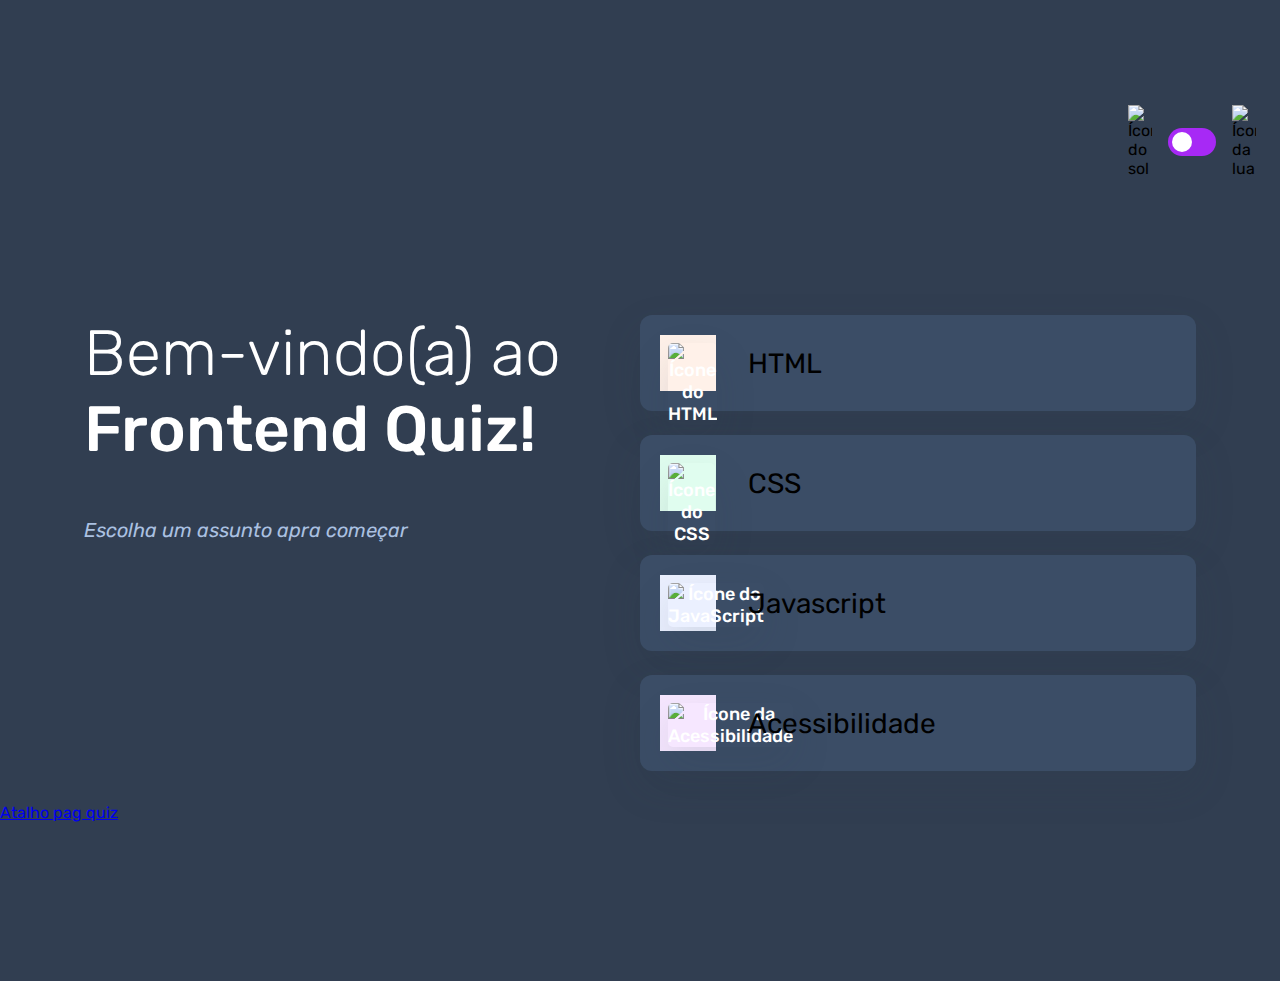
==== index.html @ 16633e4a "feat: Novas pages. Novas paginas de quiz e resultado. Descoberto um erro no style.css principal (Let" ====
<!DOCTYPE html>
<html lang="pt-BR">
<head>
    <meta charset="UTF-8">
    <meta name="viewport" content="width=device-width, initial-scale=1.0">
    <link rel="preconnect" href="https://fonts.googleapis.com">
    <link rel="preconnect" href="https://fonts.gstatic.com" crossorigin>
    <link href="https://fonts.googleapis.com/css2?family=Rubik:ital,wght@0,300..900;1,300..900&display=swap" rel="stylesheet">
    <link rel="stylesheet" href="./style.css">
    <title>Project Quiz</title>
</head>
<body class="escuro">
    <header>
        <div class="tema">
            <img src="./assets/images/icon-sun-dark.svg" alt="Ícone do sol">
            <button>
                <div></div>
            </button>
            <img src="./assets/images/icon-moon-dark.svg" alt="Ícone da lua">
        </div>
    </header>

    <main>
        <section class="boas_vindas">
            <h1>Bem-vindo(a) ao <br>
                <strong>Frontend Quiz!</strong>
            </h1>

            <p>Escolha um assunto apra começar</p>
        </section>

        <section class="assuntos">
            <button class="botao_html">
                <div>
                    <img src="./assets/images/icon-html.svg" alt="Ícone do HTML">
                </div>
                HTML
            </button>

            <button class="botao_css">
                <div>
                    <img src="./assets/images/icon-css.svg" alt="Ícone do CSS">
                </div>
                CSS
            </button>

            <button class="botao_js">
                <div>
                    <img src="./assets/images/icon-js.svg" alt="Ícone do JavaScript">
                </div>
                Javascript
            </button>

            <button class="botao_acessibilidade">
                <div>
                    <img src="./assets/images/icon-accessibility.svg" alt="Ícone da Acessibilidade">
                </div>
                Acessibilidade
            </button>
        </section>
    </main>

    <a href="./pages/quiz/quiz.html">Atalho pag quiz</a>

</body>
</html>
---- style.css ----
* {
    margin: 0;
    padding: 0;
    box-sizing: border-box;
    font-family: "Rubik", sans-serif;
    -webkit-font-smoothing: antialiased;
}

:root {
    --bg-color: #f4f6fa;
    --purple: #a729f5;
    --button-bg: #fff;
    --bg-html: #fff1e9;
    --bg-css: #e0fdef;
    --bg-js: #ebf0ff;
    --bg-acessibilidade: #f6e7ff;
    --white: #fff;
    --shadow: 0px 16px 40px 0px rgba(143, 160, 193, 0.14);
    --primary-text-color: #313e51;
    --secondary-text-color: #626c7f;
    --bg-mobile: url(./assets/images/pattern-background-mobile-light.svg);
    --bg-desktop: url(./assets/images/pattern-background-desktop-light.svg);
}

body.escuro {
    --bg-color: #313e51;
    --bg-mobile: url(./assets/images/pattern-background-mobile-dark.svg);
    --bg-desktop: url(./assets/images/pattern-background-desktop-dark.svg);
    --primary-text-color: #fff;
    --secondary-text-color: #abc1e1;
    --button-bg: #3b4d66;
    --shadow: 0px 16px 40px 0px rgba(49, 62, 81, 0.14);
    }

body {
    height: 100svh;
    background: var(--bg-mobile) var(--bg-color);
    background-repeat: no-repeat;
    background-size: cover;
}

header {
    padding: 16px 24px;
    display: flex;
    justify-content: flex-end;
}

.tema {
    padding: 8px 0;
    display: flex;
    align-items: center;
    gap: 8px;
}

.tema img {
    width: 16px;
}

.tema button {
    height: 20px;
    width: 32px;
    background: var(--purple);
    border: 0;
    border-radius: 999px;
    padding: 4px;
}

.tema button div {
    background: var(--white);
    width: 12px;
    height: 12px;
    border-radius: 999px;
}

main {
    padding: 32px 24px;
}

.boas_vindas {
    margin-bottom: 40px;
}

.boas_vindas h1 {
    font-size: 40px;
    font-weight: 300;
    color: var(--primary-text-color);
    margin-bottom: 16px;
}

.boas_vindas h1 strong {
    font-weight: 500;
}

.boas_vindas p {
    color: var(--secondary-text-color);
    font-size: 14px;
    line-height: 150%;
    font-style: italic;
}

.assuntos {
    display: flex;
    flex-direction: column;
    gap: 12px;
}

.assuntos button {
    border: none;
    background: var(--button-bg);
    display: flex;
    align-items: center;
    gap: 16px;
    padding: 12px;
    border-radius: 12px;
    box-shadow: var(--shadow);
}

.assuntos button div {
    width: 40px;
    height: 40px;
    padding: 5px;
}

.assuntos button img {
    width: 100%;
    border-radius: 5px;
    box-shadow: var(--shadow);
    font-size: 18px;
    font-weight: 500;
    color: var(--primary-text-color);
}

.botao_html div {
    background: var(--bg-html);
}

.botao_css div {
    background: var(--bg-css);
}

.botao_js div {
    background: var(--bg-js);
}

.botao_acessibilidade div {
    background: var(--bg-acessibilidade);
}

@media(min-width: 1100px) {
    body {
        background: var(--bg-desktop) var(--bg-color);
        background-size: cover;
        background-repeat: no-repeat;
    }

    header {
        margin-block: 81px;
    }

    .tema {
        gap: 16px;
    }

    .tema img {
        width: 24px;
    }

    .tema button {
        width: 48px;
        height: 28px;
    }

    .tema button div {
        width: 20px;
        height: 20px;
    }

    main {
        display: flex;
        max-width: 1160px;
        margin-inline: auto;
    }

    section {
        width: 100%;
    }

    .boas_vindas h1 {
        font-size: 64px;
        margin-bottom: 48px;
    }

    .boas_vindas p {
        font-size: 20px;
    }

    .assuntos {
        gap: 24px;
    }

    .assuntos button {
        font-size: 28px;
        padding: 20px;
        gap: 32px;
    }

    .assuntos button div {
        width: 56px;
        height: 56px;
        padding: 8px;
    }
}
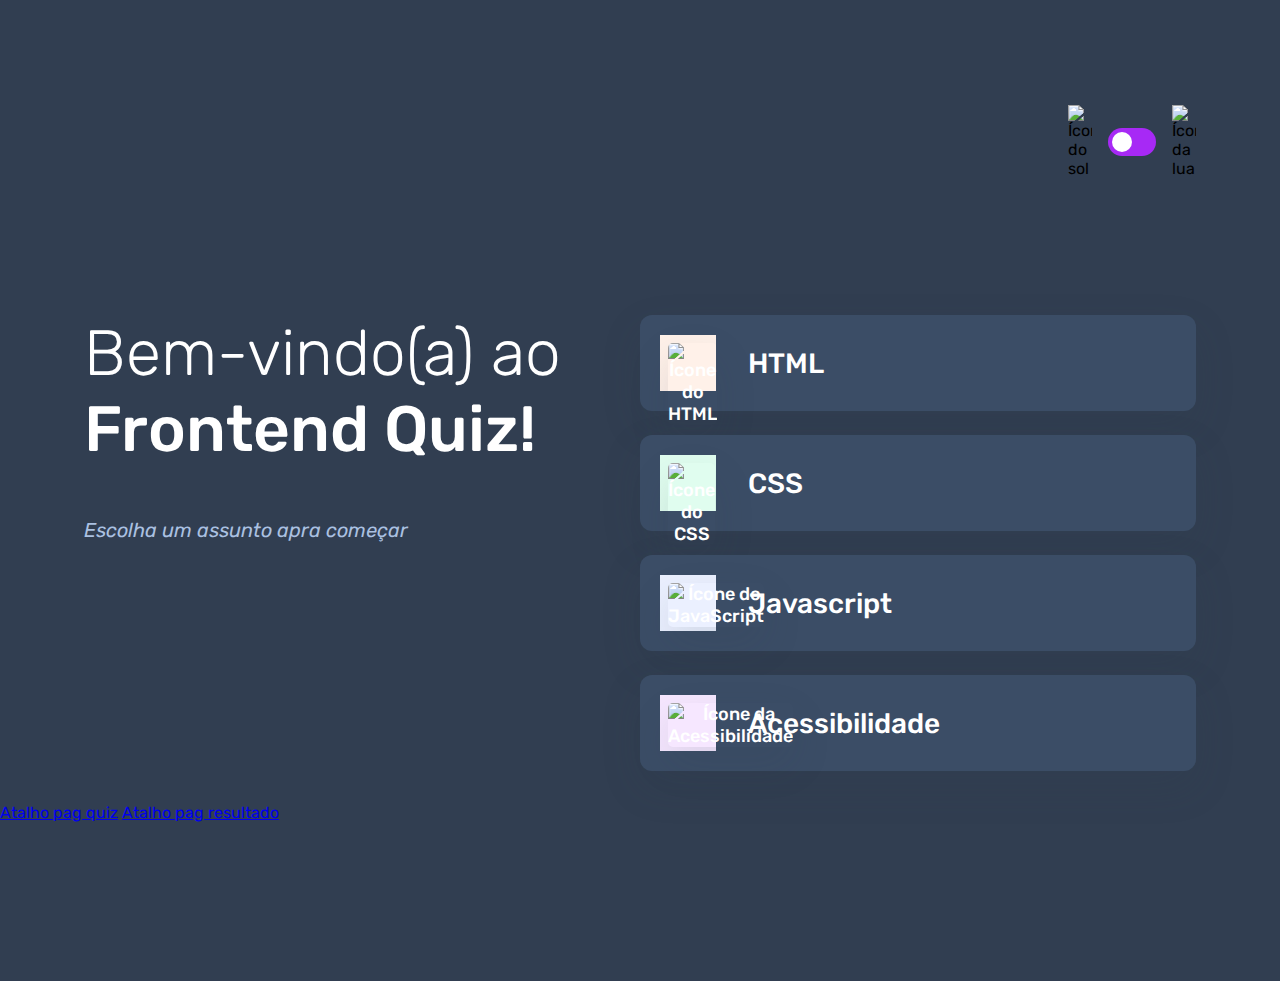
==== commit fdba8641: "feat: Inicio página resultado. Começo da página resultado." ====
--- a/index.html
+++ b/index.html
@@ -61,6 +61,7 @@
     </main>
 
     <a href="./pages/quiz/quiz.html">Atalho pag quiz</a>
+    <a href="./pages/resultado/resultado.html">Atalho pag resultado</a>
 
 </body>
 </html>--- a/style.css
+++ b/style.css
@@ -43,6 +43,8 @@
     padding: 16px 24px;
     display: flex;
     justify-content: flex-end;
+    max-width: 1160px;
+    margin-inline: auto;
 }
 
 .tema {
@@ -113,6 +115,9 @@
     padding: 12px;
     border-radius: 12px;
     box-shadow: var(--shadow);
+    font-size: 18px;
+    font-weight: 500;
+    color: var(--primary-text-color);
 }
 
 .assuntos button div {
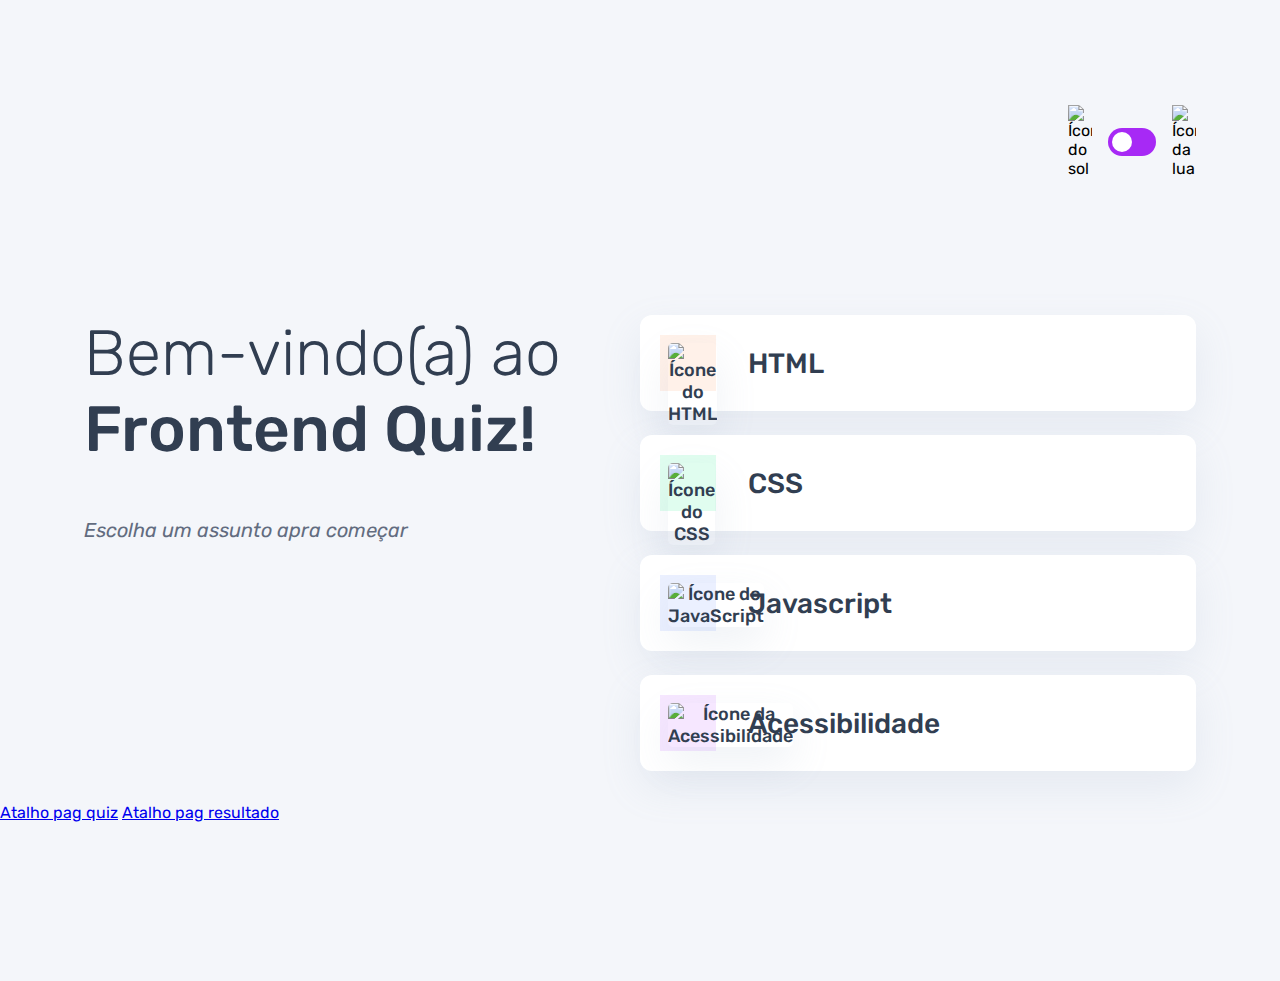
==== commit 7e378d0a: "feat: Função do tema. Começo de mexer com o tema." ====
--- a/index.html
+++ b/index.html
@@ -7,13 +7,14 @@
     <link rel="preconnect" href="https://fonts.gstatic.com" crossorigin>
     <link href="https://fonts.googleapis.com/css2?family=Rubik:ital,wght@0,300..900;1,300..900&display=swap" rel="stylesheet">
     <link rel="stylesheet" href="./style.css">
+    <script src="./script.js" defer ></script>
     <title>Project Quiz</title>
 </head>
-<body class="escuro">
+<body>
     <header>
         <div class="tema">
             <img src="./assets/images/icon-sun-dark.svg" alt="Ícone do sol">
-            <button>
+            <button onclick="trocaTema()">
                 <div></div>
             </button>
             <img src="./assets/images/icon-moon-dark.svg" alt="Ícone da lua">
--- a/style.css
+++ b/style.css
@@ -65,6 +65,7 @@
     border: 0;
     border-radius: 999px;
     padding: 4px;
+    display: flex;
 }
 
 .tema button div {
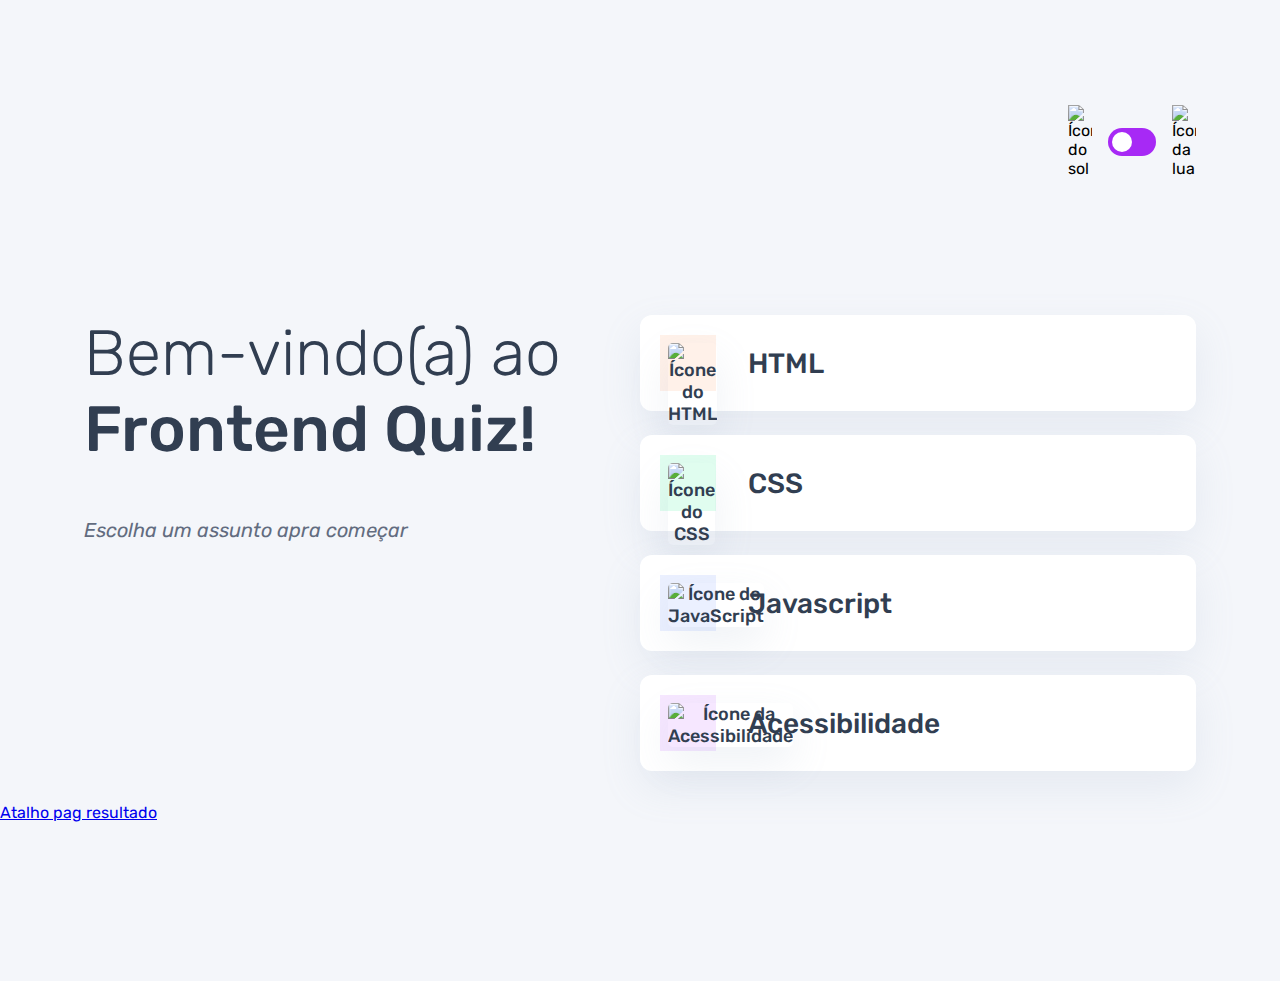
==== commit a8b3850f: "feat: Botoes assuntos config. JS botão dos assuntos feita." ====
--- a/index.html
+++ b/index.html
@@ -7,14 +7,14 @@
     <link rel="preconnect" href="https://fonts.gstatic.com" crossorigin>
     <link href="https://fonts.googleapis.com/css2?family=Rubik:ital,wght@0,300..900;1,300..900&display=swap" rel="stylesheet">
     <link rel="stylesheet" href="./style.css">
-    <script src="./script.js" defer ></script>
+    <script src="./script.js" type="module" defer ></script>
     <title>Project Quiz</title>
 </head>
 <body>
     <header>
         <div class="tema">
             <img src="./assets/images/icon-sun-dark.svg" alt="Ícone do sol">
-            <button onclick="trocaTema()">
+            <button>
                 <div></div>
             </button>
             <img src="./assets/images/icon-moon-dark.svg" alt="Ícone da lua">
@@ -60,9 +60,6 @@
             </button>
         </section>
     </main>
-
-    <a href="./pages/quiz/quiz.html">Atalho pag quiz</a>
     <a href="./pages/resultado/resultado.html">Atalho pag resultado</a>
-
 </body>
 </html>--- a/style.css
+++ b/style.css
@@ -66,6 +66,9 @@
     border-radius: 999px;
     padding: 4px;
     display: flex;
+    cursor: pointer;
+    display: flex;
+    cursor: pointer;
 }
 
 .tema button div {
@@ -119,6 +122,7 @@
     font-size: 18px;
     font-weight: 500;
     color: var(--primary-text-color);
+    cursor: pointer;
 }
 
 .assuntos button div {
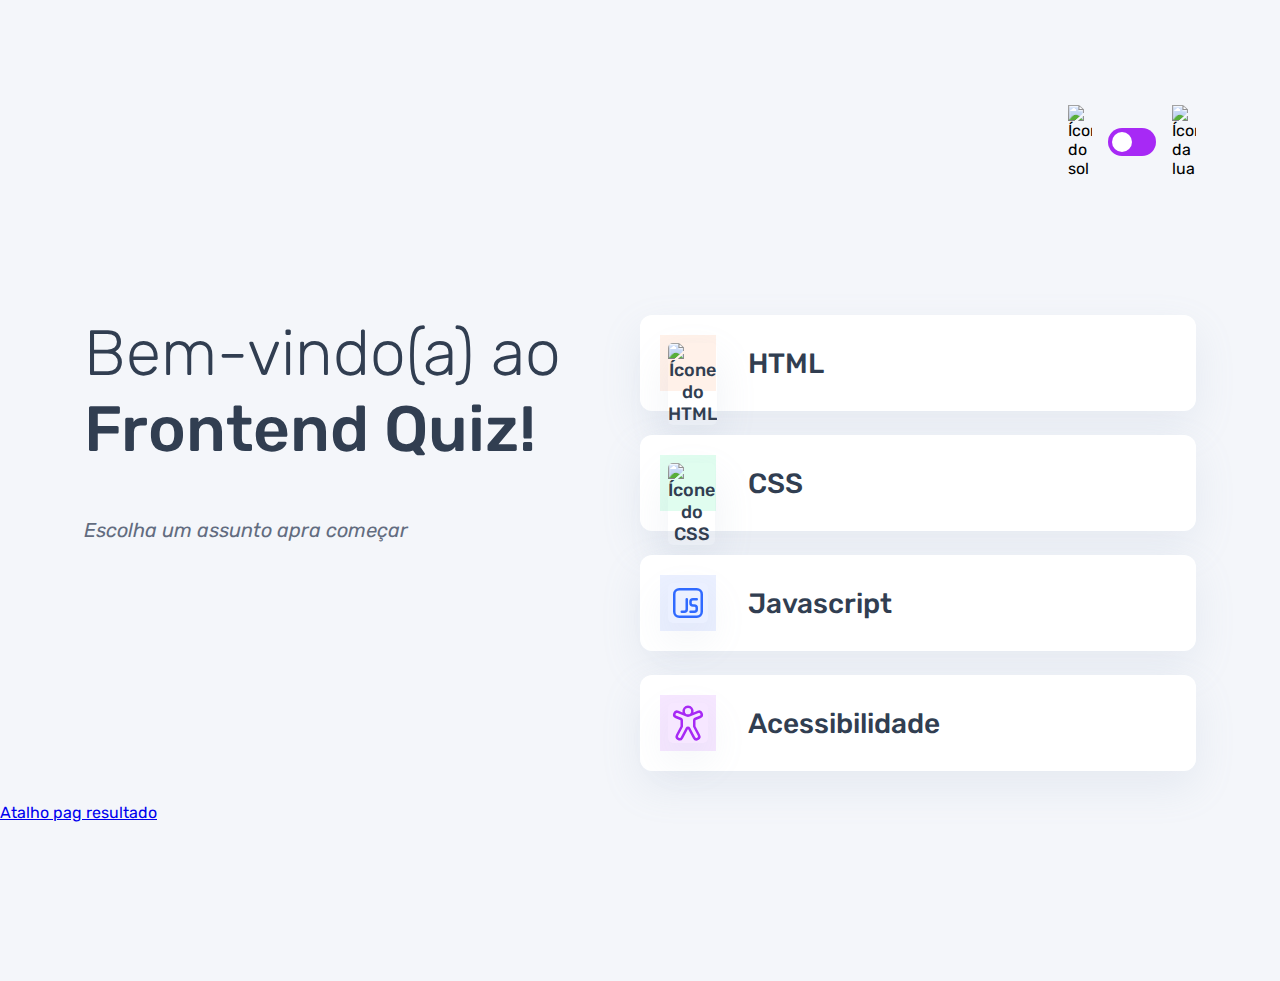
==== commit b5c83d7c: "feat/style: Troca ícone de acordo com assunto. Fução de "automatizar" a página, de acordo com o assu" ====
--- a/index.html
+++ b/index.html
@@ -47,14 +47,14 @@
 
             <button class="botao_js">
                 <div>
-                    <img src="./assets/images/icon-js.svg" alt="Ícone do JavaScript">
+                    <img src="./assets/images/icon-javascript.svg" alt="Ícone do JavaScript">
                 </div>
                 Javascript
             </button>
 
-            <button class="botao_acessibilidade">
+            <button class="botao_acessibilidade">   
                 <div>
-                    <img src="./assets/images/icon-accessibility.svg" alt="Ícone da Acessibilidade">
+                    <img src="./assets/images/icon-acessibilidade.svg" alt="Ícone da Acessibilidade">
                 </div>
                 Acessibilidade
             </button>
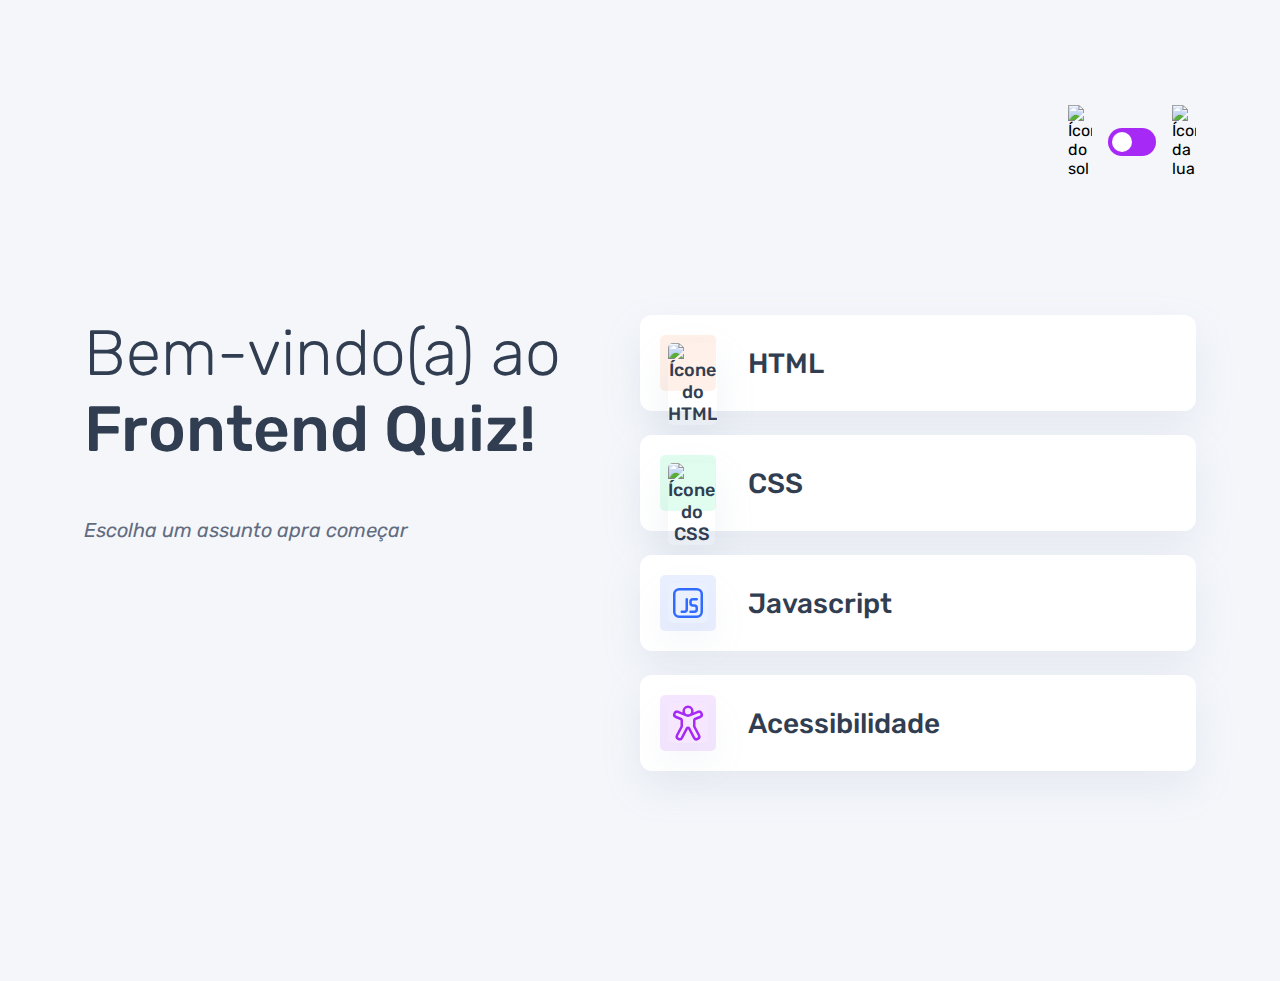
==== commit c9343b47: "style: Tirando âncora. Esqueci de tirar." ====
--- a/index.html
+++ b/index.html
@@ -35,31 +35,30 @@
                 <div>
                     <img src="./assets/images/icon-html.svg" alt="Ícone do HTML">
                 </div>
-                HTML
+                <span>HTML</span>
             </button>
 
             <button class="botao_css">
                 <div>
                     <img src="./assets/images/icon-css.svg" alt="Ícone do CSS">
                 </div>
-                CSS
+                <span>CSS</span>
             </button>
 
             <button class="botao_js">
                 <div>
                     <img src="./assets/images/icon-javascript.svg" alt="Ícone do JavaScript">
                 </div>
-                Javascript
+                <span>Javascript</span>
             </button>
 
             <button class="botao_acessibilidade">   
                 <div>
                     <img src="./assets/images/icon-acessibilidade.svg" alt="Ícone da Acessibilidade">
                 </div>
-                Acessibilidade
+                <span>Acessibilidade</span>
             </button>
         </section>
     </main>
-    <a href="./pages/resultado/resultado.html">Atalho pag resultado</a>
 </body>
 </html>--- a/style.css
+++ b/style.css
@@ -129,6 +129,7 @@
     width: 40px;
     height: 40px;
     padding: 5px;
+    border-radius: 5px;
 }
 
 .assuntos button img {
